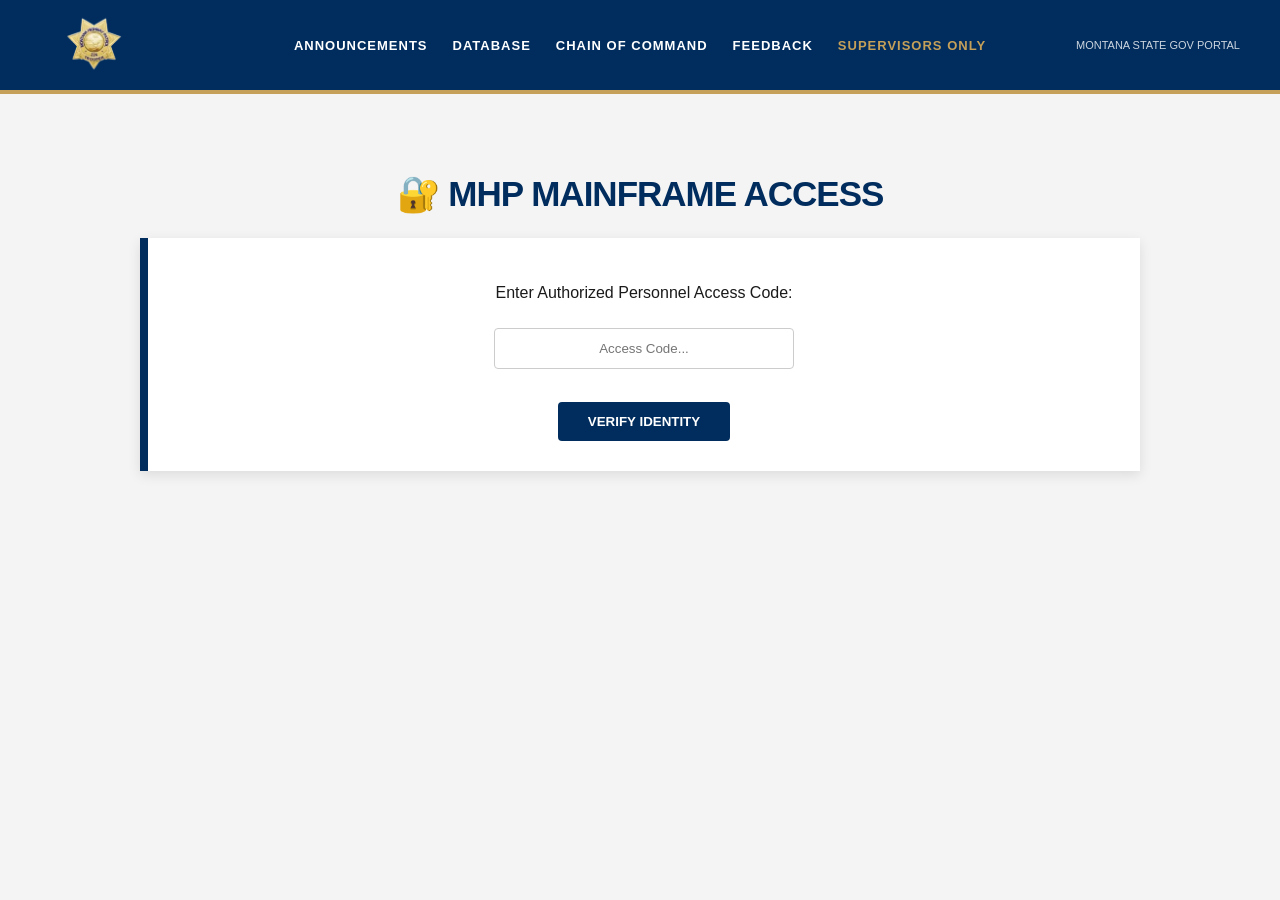
==== database.html @ a9189e83 "Add files via upload" ====
<!DOCTYPE html>
<html lang="en">
<head>
    <meta charset="UTF-8">
    <link rel="stylesheet" href="style.css">
    <title>MHP | Secure Database</title>
    <style>
        #databaseContent { display: none; }
        
        /* Tactical Link Styling */
        .db-link {
            color: var(--mhp-blue);
            text-decoration: none;
            transition: 0.2s;
            display: inline-block;
        }
        .db-link:hover {
            color: var(--mhp-gold);
            transform: translateX(10px);
        }
    </style>
</head>
<body>
    <nav>
        <div class="nav-left">
            <a href="index.html"><img src="Logo.png" alt="MHP Logo" class="nav-logo"></a>
        </div>
        <div class="nav-links">
            <a href="index.html">Announcements</a>
            <a href="database.html">Database</a>
            <a href="coc.html">Chain of Command</a>
            <a href="feedback.html">Feedback</a>
            <a href="supervisors.html" style="color: var(--mhp-gold);">Supervisors Only</a>
        </div>
        <div class="nav-right">MONTANA STATE GOV PORTAL</div>
    </nav>

    <div id="loginGate" class="container" style="text-align: center; margin-top: 80px;">
        <h1>🔐 MHP Mainframe Access</h1>
        <div class="mhp-card">
            <p id="gateMessage">Enter Authorized Personnel Access Code:</p>
            <input type="password" id="accessCode" placeholder="Access Code..." style="max-width: 300px; text-align: center;">
            <br><br>
            <button id="authBtn" onclick="verifyAccess()" class="btn-mhp">VERIFY IDENTITY</button>
        </div>
    </div>

    <div id="databaseContent" class="container">
        <h1>Department Database</h1>
        
        <div class="mhp-card">
            <h3>Departmental Resources & Policies</h3>
            <p>Select a file to view the official Montana Highway Patrol documentation:</p>
            
            <ul style="line-height: 2.5; font-weight: bold; list-style-type: '> ';">
                <li><a class="db-link" target="_blank" href="https://docs.google.com/spreadsheets/d/1W5MjBgkUQb2WdOITUYwg92BMD7iJm9JDyH-Vrb_5pwU/edit?usp=sharing">Personnel Database</a></li>
                <li><a class="db-link" target="_blank" href="https://docs.google.com/spreadsheets/d/1WE0Jk53biaD45g-q2r7G13CM5AmC7kCYR37dBsJHIZE/edit">Updated Vehicle Roster</a></li>
                <li><a class="db-link" target="_blank" href="https://docs.google.com/document/d/14W8nvrbLj_FjkdY0KmsXWE6i2QefYuX7R6mm0SQPvW0/edit?tab=t.0">Uniform Structure Policy</a></li>
                <li><a class="db-link" target="_blank" href="https://docs.google.com/document/d/1Zuw8iwX8LFcL7mWkDIxKuNaeH-fhQ3xYvYYrahOK3p0/edit?tab=t.0">Pursuit Policy/Guide</a></li>
                <li><a class="db-link" target="_blank" href="https://docs.google.com/document/d/1NQUhKAxI6A9wc09TmJzYjiO1ePMtIeknW3g1YFX_KBI/edit?g&tab=t.0#heading=h.l5dveuig2zpr">Standard Operating Procedure's</a></li>
                <li><a class="db-link" target="_blank" href="https://docs.google.com/document/d/1ZXSmmxvruSP6khHcK5tbkbZqG9E8dXgScyOB5PPrLdk/edit?tab=t.0#heading=h.fvjoguxiisp">State Statutes</a></li>
            </ul>
        </div>

        <div class="mhp-card" style="border-left-color: var(--mhp-gold);">
            <h3>System Status: <span style="color: green;">ONLINE</span></h3>
            <p>Ensure all information viewed remains confidential. Unauthorized sharing is a violation of State Law.</p>
        </div>
    </div>

    <script>
        function verifyAccess() {
            const input = document.getElementById('accessCode');
            const btn = document.getElementById('authBtn');
            const msg = document.getElementById('gateMessage');

            if (input.value === "0337572") {
                document.getElementById('loginGate').style.display = "none";
                document.getElementById('databaseContent').style.display = "block";
            } else {
                alert("INVALID ACCESS CODE. SYSTEM LOCKING...");
                input.disabled = true;
                btn.disabled = true;
                btn.style.background = "#444";
                btn.style.cursor = "not-allowed";
                msg.innerHTML = "<b style='color:red;'>⚠️ UNAUTHORIZED ACCESS DETECTED. TERMINAL DISABLED. REFRESH TO RE-AUTHENTICATE.</b>";
                input.value = "";
            }
        }
    </script>
</body>
</html>
---- style.css ----
:root {
  --mhp-blue: #002d5e;
  --mhp-gold: #c5a059;
  --mhp-white: #f4f4f4;
  --mhp-dark: #1a1a1a;
  --police-red: #b91d1d;
}

body {
  background-color: var(--mhp-white);
  font-family: 'Segoe UI', Helvetica, sans-serif;
  margin: 0;
  padding: 0;
  color: var(--mhp-dark);
}

/* --- TACTICAL NAVIGATION --- */
nav {
  display: flex;
  align-items: center;
  justify-content: space-between;
  background-color: var(--mhp-blue);
  padding: 0 40px;
  height: 90px;
  border-bottom: 4px solid var(--mhp-gold);
  position: sticky;
  top: 0;
  z-index: 1000;
}

.nav-left { flex: 1; }
.nav-logo { height: 65px; width: auto; }

.nav-links { flex: 3; display: flex; justify-content: center; gap: 25px; }
.nav-links a {
  color: white;
  text-decoration: none;
  font-weight: bold;
  text-transform: uppercase;
  font-size: 13px;
  letter-spacing: 1px;
}
.nav-links a:hover { color: var(--mhp-gold); }

.nav-right { flex: 1; text-align: right; color: white; font-size: 11px; opacity: 0.8; }

/* --- CONTAINERS & CARDS --- */
.container {
  max-width: 1000px;
  margin: 40px auto;
  padding: 0 20px;
}

.mhp-card {
  background: white;
  border-left: 8px solid var(--mhp-blue);
  padding: 30px;
  margin-bottom: 20px;
  box-shadow: 0 4px 12px rgba(0,0,0,0.1);
}

h1 {
  font-family: 'Arial Black', sans-serif;
  color: var(--mhp-blue);
  text-transform: uppercase;
  font-size: 35px;
  letter-spacing: -1px;
}

.event-tag {
  background: var(--mhp-gold);
  color: var(--mhp-blue);
  padding: 4px 10px;
  font-weight: bold;
  font-size: 12px;
  border-radius: 3px;
  display: inline-block;
  margin-bottom: 10px;
}

/* --- INPUTS --- */
input, textarea {
  width: 100%;
  padding: 12px;
  margin-top: 10px;
  border: 1px solid #ccc;
  border-radius: 4px;
  box-sizing: border-box;
}

.btn-mhp {
  background: var(--mhp-blue);
  color: white;
  padding: 12px 30px;
  border: none;
  border-radius: 4px;
  font-weight: bold;
  text-transform: uppercase;
  cursor: pointer;
  margin-top: 15px;
}

.btn-mhp:hover { background: var(--mhp-gold); color: var(--mhp-blue); }
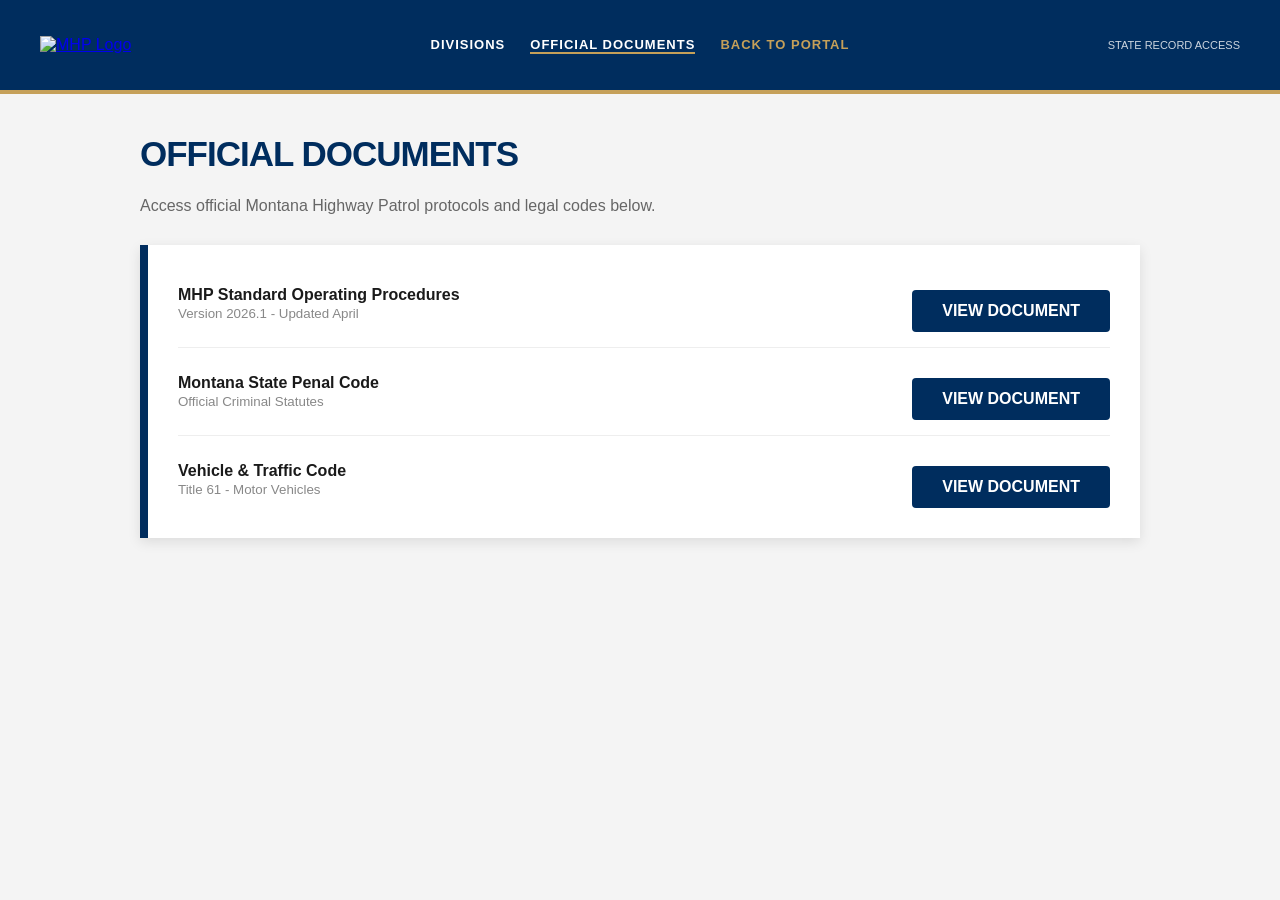
==== commit 377117f0: "Update database.html" ====
--- a/database.html
+++ b/database.html
@@ -3,90 +3,50 @@
 <head>
     <meta charset="UTF-8">
     <link rel="stylesheet" href="style.css">
-    <title>MHP | Secure Database</title>
-    <style>
-        #databaseContent { display: none; }
-        
-        /* Tactical Link Styling */
-        .db-link {
-            color: var(--mhp-blue);
-            text-decoration: none;
-            transition: 0.2s;
-            display: inline-block;
-        }
-        .db-link:hover {
-            color: var(--mhp-gold);
-            transform: translateX(10px);
-        }
-    </style>
+    <title>MHP | Official Documents</title>
 </head>
 <body>
     <nav>
         <div class="nav-left">
-            <a href="index.html"><img src="Logo.png" alt="MHP Logo" class="nav-logo"></a>
+            <a href="index.html"><img src="mhp_logo.png" alt="MHP Logo" class="nav-logo"></a>
         </div>
         <div class="nav-links">
-            <a href="index.html">Announcements</a>
-            <a href="database.html">Database</a>
-            <a href="coc.html">Chain of Command</a>
-            <a href="feedback.html">Feedback</a>
-            <a href="supervisors.html" style="color: var(--mhp-gold);">Supervisors Only</a>
+            <a href="divisions.html">Divisions</a>
+            <a href="database.html" style="border-bottom: 2px solid var(--mhp-gold);">Official Documents</a>
+            <a href="index.html" style="color: var(--mhp-gold);">Back to Portal</a>
         </div>
-        <div class="nav-right">MONTANA STATE GOV PORTAL</div>
+        <div class="nav-right">STATE RECORD ACCESS</div>
     </nav>
 
-    <div id="loginGate" class="container" style="text-align: center; margin-top: 80px;">
-        <h1>🔐 MHP Mainframe Access</h1>
+    <div class="container">
+        <h1>Official Documents</h1>
+        <p style="margin-bottom: 30px; color: #666;">Access official Montana Highway Patrol protocols and legal codes below.</p>
+
         <div class="mhp-card">
-            <p id="gateMessage">Enter Authorized Personnel Access Code:</p>
-            <input type="password" id="accessCode" placeholder="Access Code..." style="max-width: 300px; text-align: center;">
-            <br><br>
-            <button id="authBtn" onclick="verifyAccess()" class="btn-mhp">VERIFY IDENTITY</button>
+            <div style="display: flex; justify-content: space-between; align-items: center; border-bottom: 1px solid #eee; padding-bottom: 15px; margin-bottom: 15px;">
+                <div>
+                    <span style="font-weight: bold; display: block;">MHP Standard Operating Procedures</span>
+                    <small style="color: #888;">Version 2026.1 - Updated April</small>
+                </div>
+                <a href="YOUR_LINK_HERE" target="_blank" class="btn-mhp" style="text-decoration: none;">VIEW DOCUMENT</a>
+            </div>
+
+            <div style="display: flex; justify-content: space-between; align-items: center; border-bottom: 1px solid #eee; padding-bottom: 15px; margin-bottom: 15px;">
+                <div>
+                    <span style="font-weight: bold; display: block;">Montana State Penal Code</span>
+                    <small style="color: #888;">Official Criminal Statutes</small>
+                </div>
+                <a href="YOUR_LINK_HERE" target="_blank" class="btn-mhp" style="text-decoration: none;">VIEW DOCUMENT</a>
+            </div>
+
+            <div style="display: flex; justify-content: space-between; align-items: center;">
+                <div>
+                    <span style="font-weight: bold; display: block;">Vehicle & Traffic Code</span>
+                    <small style="color: #888;">Title 61 - Motor Vehicles</small>
+                </div>
+                <a href="YOUR_LINK_HERE" target="_blank" class="btn-mhp" style="text-decoration: none;">VIEW DOCUMENT</a>
+            </div>
         </div>
     </div>
-
-    <div id="databaseContent" class="container">
-        <h1>Department Database</h1>
-        
-        <div class="mhp-card">
-            <h3>Departmental Resources & Policies</h3>
-            <p>Select a file to view the official Montana Highway Patrol documentation:</p>
-            
-            <ul style="line-height: 2.5; font-weight: bold; list-style-type: '> ';">
-                <li><a class="db-link" target="_blank" href="https://docs.google.com/spreadsheets/d/1W5MjBgkUQb2WdOITUYwg92BMD7iJm9JDyH-Vrb_5pwU/edit?usp=sharing">Personnel Database</a></li>
-                <li><a class="db-link" target="_blank" href="https://docs.google.com/spreadsheets/d/1WE0Jk53biaD45g-q2r7G13CM5AmC7kCYR37dBsJHIZE/edit">Updated Vehicle Roster</a></li>
-                <li><a class="db-link" target="_blank" href="https://docs.google.com/document/d/14W8nvrbLj_FjkdY0KmsXWE6i2QefYuX7R6mm0SQPvW0/edit?tab=t.0">Uniform Structure Policy</a></li>
-                <li><a class="db-link" target="_blank" href="https://docs.google.com/document/d/1Zuw8iwX8LFcL7mWkDIxKuNaeH-fhQ3xYvYYrahOK3p0/edit?tab=t.0">Pursuit Policy/Guide</a></li>
-                <li><a class="db-link" target="_blank" href="https://docs.google.com/document/d/1NQUhKAxI6A9wc09TmJzYjiO1ePMtIeknW3g1YFX_KBI/edit?g&tab=t.0#heading=h.l5dveuig2zpr">Standard Operating Procedure's</a></li>
-                <li><a class="db-link" target="_blank" href="https://docs.google.com/document/d/1ZXSmmxvruSP6khHcK5tbkbZqG9E8dXgScyOB5PPrLdk/edit?tab=t.0#heading=h.fvjoguxiisp">State Statutes</a></li>
-            </ul>
-        </div>
-
-        <div class="mhp-card" style="border-left-color: var(--mhp-gold);">
-            <h3>System Status: <span style="color: green;">ONLINE</span></h3>
-            <p>Ensure all information viewed remains confidential. Unauthorized sharing is a violation of State Law.</p>
-        </div>
-    </div>
-
-    <script>
-        function verifyAccess() {
-            const input = document.getElementById('accessCode');
-            const btn = document.getElementById('authBtn');
-            const msg = document.getElementById('gateMessage');
-
-            if (input.value === "0337572") {
-                document.getElementById('loginGate').style.display = "none";
-                document.getElementById('databaseContent').style.display = "block";
-            } else {
-                alert("INVALID ACCESS CODE. SYSTEM LOCKING...");
-                input.disabled = true;
-                btn.disabled = true;
-                btn.style.background = "#444";
-                btn.style.cursor = "not-allowed";
-                msg.innerHTML = "<b style='color:red;'>⚠️ UNAUTHORIZED ACCESS DETECTED. TERMINAL DISABLED. REFRESH TO RE-AUTHENTICATE.</b>";
-                input.value = "";
-            }
-        }
-    </script>
 </body>
-</html>+</html>
